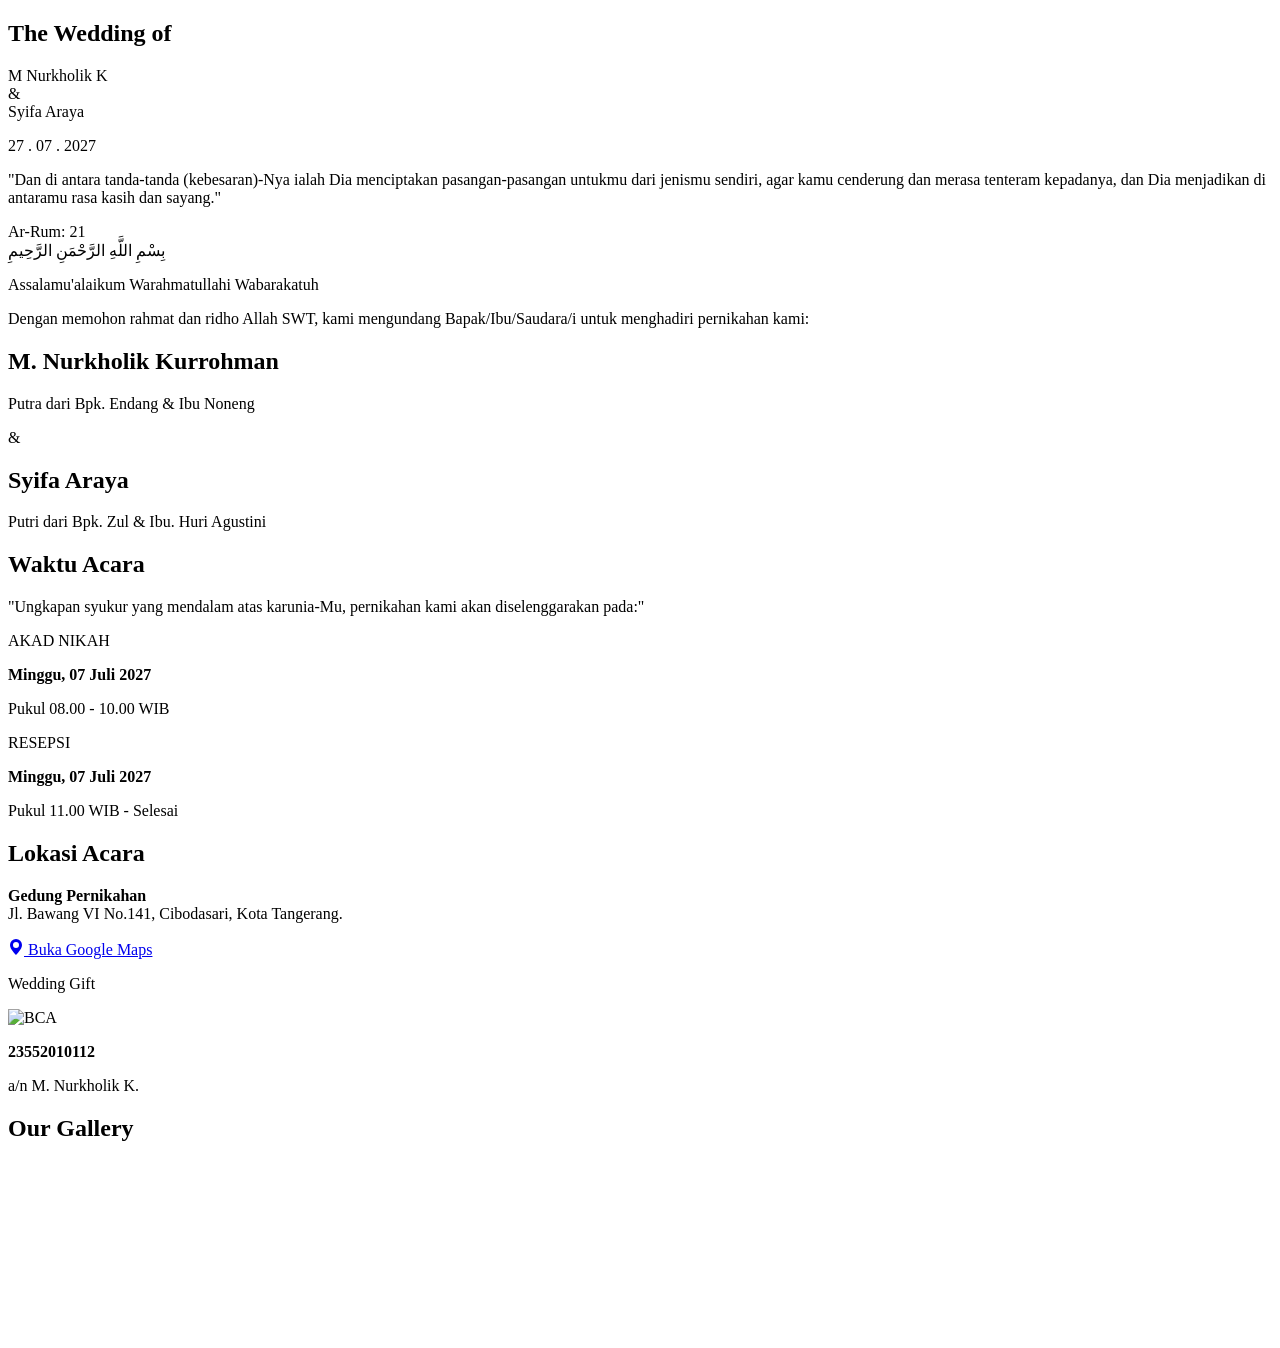
==== basic.html @ 7eb654c7 "Add files via upload" ====
<!DOCTYPE html>
<html lang="id">
<head>
    <meta charset="UTF-8">
    <meta name="viewport" content="width=device-width, initial-scale=1.0">
    <title>The Wedding of Kholik & Syifa</title>
    <link rel="stylesheet" href="css/basic.css">
    
    <link href="https://fonts.googleapis.com/css2?family=Montserrat:wght@300;400;600&family=Playfair+Display:ital,wght@0,700;1,400&display=swap" rel="stylesheet">
    <link href="https://unpkg.com/aos@2.3.1/dist/aos.css" rel="stylesheet">
</head>
<body>

    <audio id="bgMusic" loop>
        <source src="asetclient/musik.mp3" type="audio/mpeg">
    </audio>

    <div class="top-container">
        <section id="home" class="slideshow-section">
            <div class="hero-header">
                <h1 class="gold-title">The Wedding of</h1>
                <p class="couple-nickname">M Nurkholik K<br>& <br>Syifa Araya</p>
                <p class="wedding-date">27 . 07 . 2027</p>
            </div>

            <div class="hero-quotes" data-aos="fade-up" data-aos-delay="300">
                <p class="quote-text">
                    "Dan di antara tanda-tanda (kebesaran)-Nya ialah Dia menciptakan pasangan-pasangan untukmu dari jenismu sendiri, agar kamu cenderung dan merasa tenteram kepadanya, dan Dia menjadikan di antaramu rasa kasih dan sayang."
                </p>
                <span class="quote-source">Ar-Rum: 21</span>
            </div>
        </section>
    </div>   
    <div class="main-container">
        <section class="opening-text" data-aos="fade-up">
            <div class="bismillah">بِسْمِ اللَّهِ الرَّحْمَنِ الرَّحِيمِ</div>
            <p>Assalamu'alaikum Warahmatullahi Wabarakatuh</p>
            <p class="opening-statement">Dengan memohon rahmat dan ridho Allah SWT, kami mengundang Bapak/Ibu/Saudara/i untuk menghadiri pernikahan kami:</p>
        </section>

        <section id="profile" class="profile-section" data-aos="zoom-in">
            <h1 class="child-name-main">M. Nurkholik Kurrohman</h1>
            <p class="parents-info">Putra dari Bpk. Endang & Ibu Noneng</p>
            <p class="ampersand">&</p>
            <h1 class="child-name-main">Syifa Araya</h1>
            <p class="parents-info">Putri dari Bpk. Zul & Ibu. Huri Agustini</p>
        </section>

        <section id="event-info" class="event-section" data-aos="fade-up">
            <h2 class="gold-title">Waktu Acara</h2>
            <p class="event-intro">
                "Ungkapan syukur yang mendalam atas karunia-Mu, pernikahan kami akan diselenggarakan pada:"
            </p>

            <div class="event-block akad-block">
                <span class="event-badge">AKAD NIKAH</span>
                <p class="event-date"><strong>Minggu, 07 Juli 2027</strong></p>
                <p class="event-time">Pukul 08.00 - 10.00 WIB</p>
            </div>

            <div class="event-divider"></div>

            <div class="event-block">
                <span class="event-badge">RESEPSI</span>
                <p class="event-date"><strong>Minggu, 07 Juli 2027</strong></p>
                <p class="event-time">Pukul 11.00 WIB - Selesai</p>
            </div>
        </section>
        
        <section id="maps" class="maps-section" data-aos="fade-up">
            <h2 class="gold-title">Lokasi Acara</h2>
            <p class="address-text">
                <strong>Gedung Pernikahan</strong><br>
                Jl. Bawang VI No.141, Cibodasari, Kota Tangerang.
            </p>
    
            <a href="https://maps.app.goo.gl/oFBAp9rTf1qzH3tc8" target="_blank" class="maps-button">
                <svg xmlns="http://www.w3.org/2000/svg" width="16" height="16" fill="currentColor" class="bi bi-geo-alt-fill" viewBox="0 0 16 16">
                    <path d="M8 16s6-5.686 6-10A6 6 0 0 0 2 6c0 4.314 6 10 6 10m0-7a3 3 0 1 1 0-6 3 3 0 0 1 0 6"/>
                </svg>
                Buka Google Maps
            </a>
        </section>

        <section id="gift" class="gift-section" data-aos="zoom-in">
            <div class="gift-card">
                <p class="gift-title">Wedding Gift</p>
                <img src="https://upload.wikimedia.org/wikipedia/commons/5/5c/Bank_Central_Asia.svg" alt="BCA" class="bank-icon">
                <p class="account-number"><strong>23552010112</strong></p>
                <p class="account-name">a/n M. Nurkholik K.</p>
            </div>
        </section>

        <section id="gallery" class="gallery-grid-basic">
            <h2 class="gold-title">Our Gallery</h2>
            <img src="img/img2.jpg" alt="Foto 1" data-aos="fade-up">
            <img src="img/img3.jpg" alt="Foto 2" data-aos="fade-up">
            <img src="img/img4.jpg" alt="Foto 3" data-aos="fade-up">
            <img src="img/img5.jpg" alt="Foto 4" data-aos="fade-up">
            <img src="img/img6.jpg" alt="Foto 5" data-aos="fade-up">
        </section>

        <section class="closing-section" data-aos="fade-up">
            <p class="closing-text">Atas kehadiran dan doa restu Bapak/Ibu sekalian, kami ucapkan terima kasih.</p>
            <p class="closing-salam">Wassalamu'alaikum Warahmatullahi Wabarakatuh</p>
        </section>
    </div>   
    <script src="https://unpkg.com/aos@2.3.1/dist/aos.js"></script>
    <script>
        AOS.init({ duration: 1000 });
        window.addEventListener('click', () => {
            const music = document.getElementById('bgMusic');
            if (music.paused) { music.volume = 0.3; music.play(); }
        }, { once: true });
    </script>
</body>
</html>
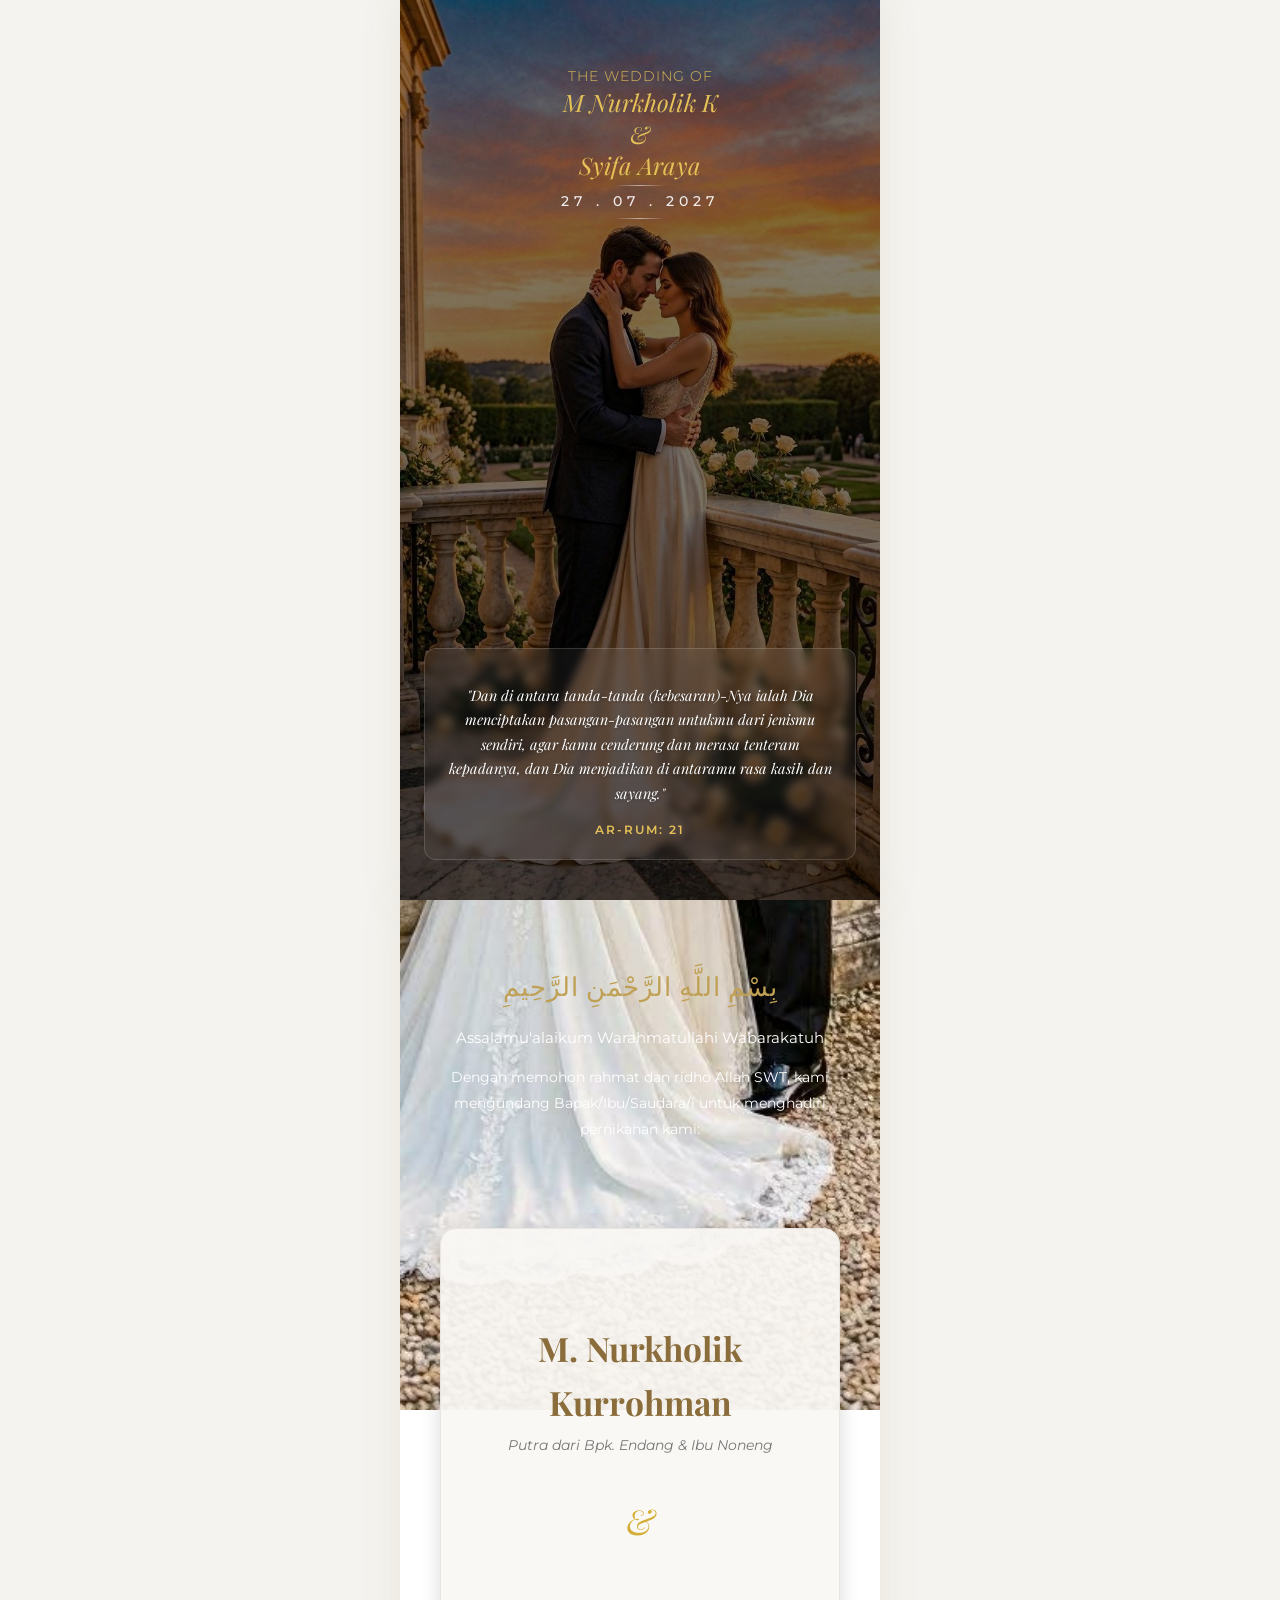
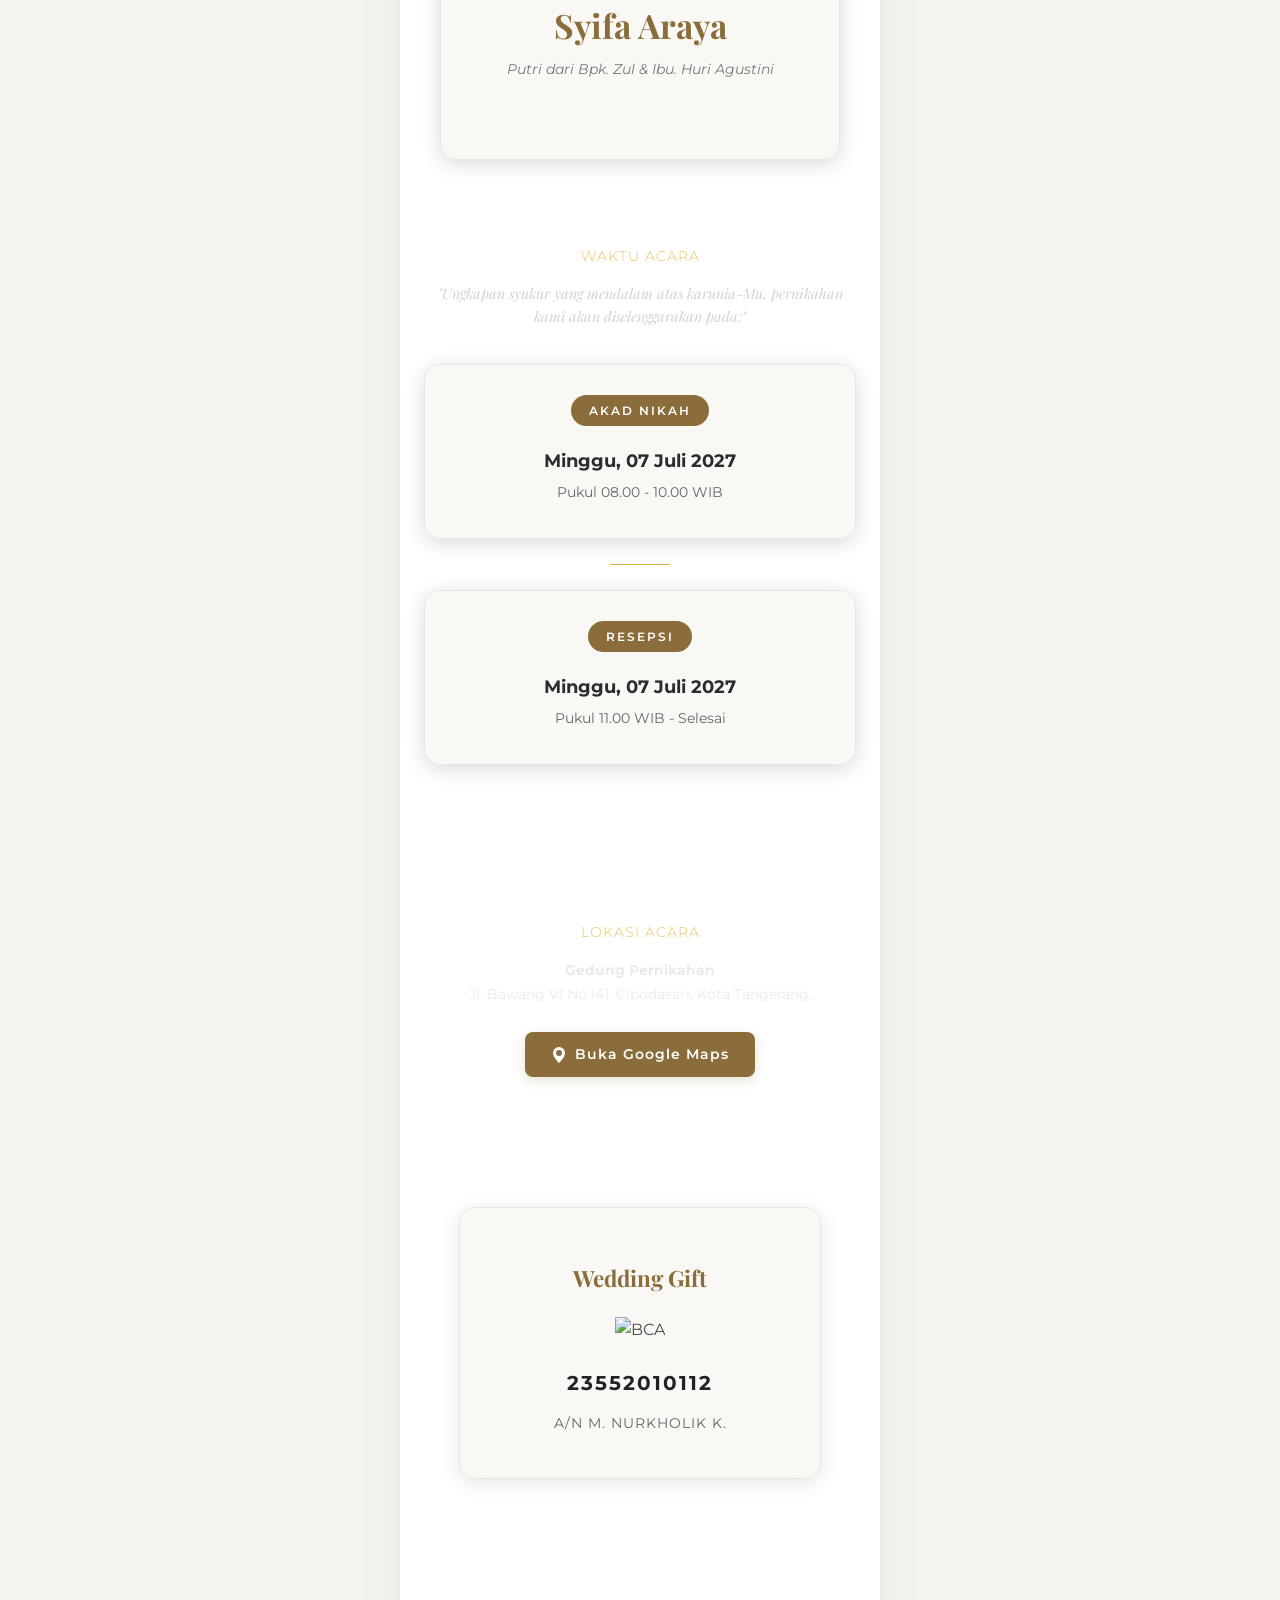
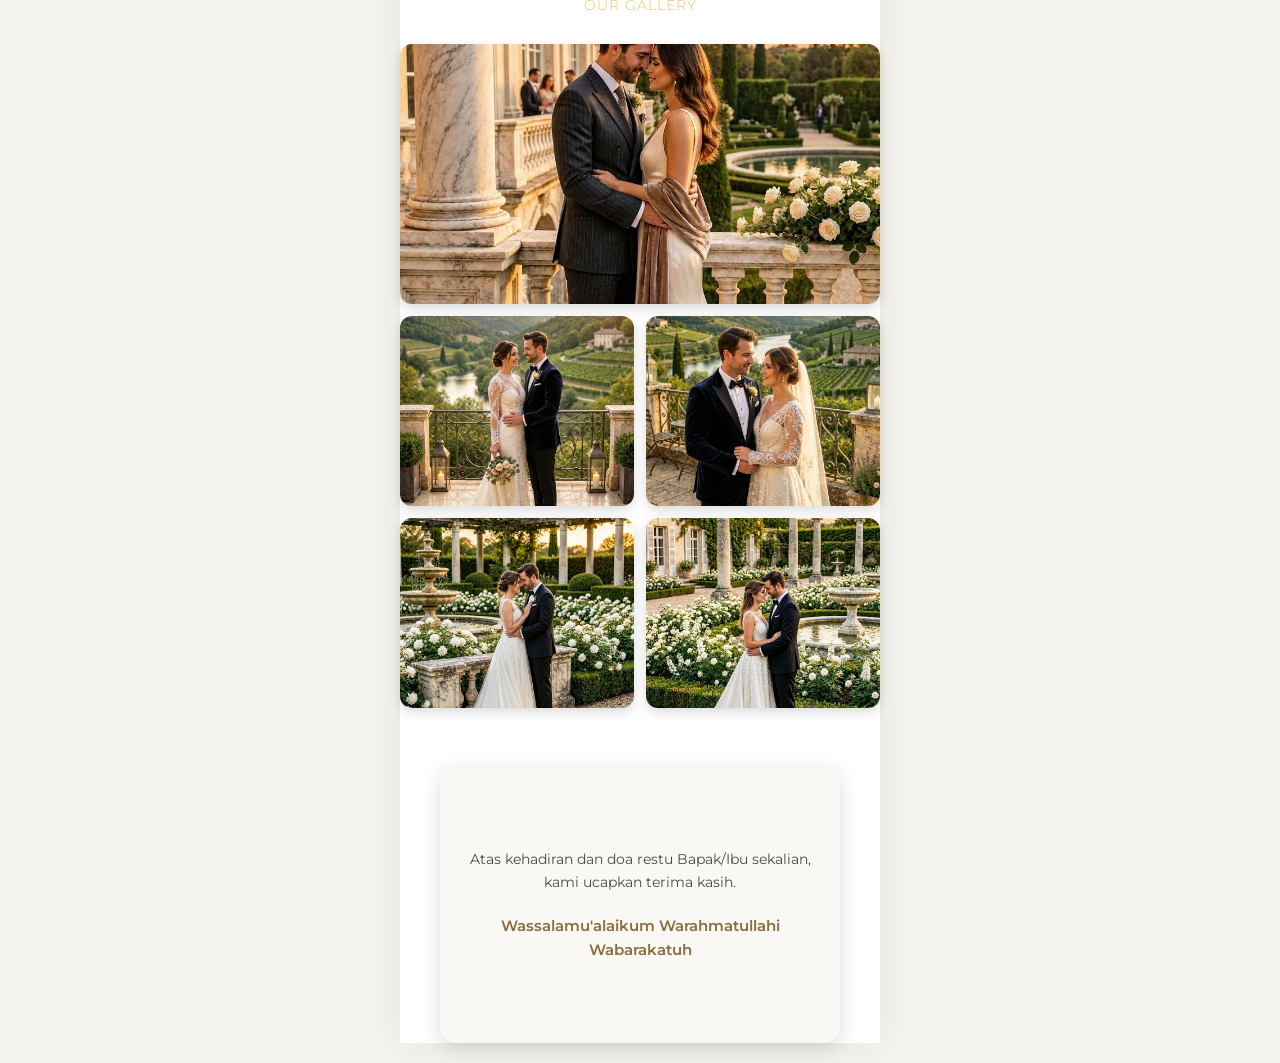
==== commit 13083329: "Update detik music ke 15 basic.html" ====
--- a/basic.html
+++ b/basic.html
@@ -12,7 +12,7 @@
 <body>
 
     <audio id="bgMusic" loop>
-        <source src="asetclient/musik.mp3" type="audio/mpeg">
+        <source src="music/Lagu.mp3" type="audio/mpeg">
     </audio>
 
     <div class="top-container">
@@ -110,8 +110,11 @@
         AOS.init({ duration: 1000 });
         window.addEventListener('click', () => {
             const music = document.getElementById('bgMusic');
-            if (music.paused) { music.volume = 0.3; music.play(); }
+            if (music.paused) { 
+                music.volume = 0.4;
+                music.currentTime = 15;
+                music.play(); }
         }, { once: true });
     </script>
 </body>
-</html>+</html>
--- a/css/basic.css
+++ b/css/basic.css
@@ -0,0 +1,406 @@
+/* ==========================================================================
+   1. RESET & RESPONSIVE TEMPLATE (MOBILE-FIRST LOCK)
+   ========================================================================== */
+html, body {
+    margin: 0;
+    padding: 0;
+    width: 100%;
+    background-color: #f4f3ef;
+    font-family: 'Montserrat', sans-serif;
+    color: #4a4a4a;
+    line-height: 1.6;
+    overflow-x: hidden;
+}
+
+.top-container,
+.main-container {
+    max-width: 480px;      
+    margin: 0 auto;        
+    width: 100%;           
+    background-color: #ffffff;
+    box-shadow: 0 0 40px rgba(138, 109, 59, 0.1); 
+    box-sizing: border-box;
+    position: relative;
+}
+
+.top-container {
+    min-height: 100vh;
+    background-image: linear-gradient(rgba(0, 0, 0, 0.45), rgba(0, 0, 0, 0.6)), url('../img/img1.jpg');
+    background-size: cover;
+    background-position: center;
+    background-repeat: no-repeat;
+}
+
+/* STRUKTUR AWAL: Tetap menggunakan fixed background langsung di main-container */
+.main-container {
+    min-height: 100vh;
+    background-image: linear-gradient(rgba(0, 0, 0, 0.55), rgba(0, 0, 0, 0.65)), url('../img/img5.jpg');
+    background-size: cover;
+    background-position: center;
+    background-repeat: no-repeat;
+    background-attachment: fixed; /* Membuat background diam saat di-scroll */
+}
+
+.slideshow-section {
+    display: flex;
+    flex-direction: column;
+    justify-content: space-between;
+    align-items: center;
+    min-height: 100vh;
+    padding: 40px 24px; /* Perbaikan: Mengubah dari '1x' menjadi '40px' agar jarak atas-bawah responsive */
+    box-sizing: border-box;
+    text-align: center;
+}
+
+.hero-header {
+    margin-top: 15px; /* Perbaikan: Memberi ruang bernapas sedikit dari batas atas */
+    display: flex;
+    flex-direction: column;
+    align-items: center;
+    animation: fadeInDown 1.4s cubic-bezier(0.16, 1, 0.3, 1);
+}
+
+/* Teks Elegan Pembuka Nama */
+.gold-title {
+    font-family: 'Montserrat', sans-serif;
+    font-weight: 300;
+    font-size: 0.85rem;
+    text-transform: uppercase;
+    letter-spacing: 1px;
+    color: #e5c158; 
+    margin-bottom: 0px;
+    opacity: 0.95;
+}
+
+/* Tipografi Nama Pengantin Utama */
+.couple-nickname {
+    font-family: 'Playfair Display', serif;
+    font-size: 1.5rem; 
+    font-weight: 400; 
+    font-style: italic;
+    line-height: 1.2; 
+    margin: 20px 0;
+    color: #e5c158;
+    text-align: center;
+    padding: 0 10px;  
+    box-sizing: border-box; 
+    display: contents;
+    width: 100%;
+}
+
+/* Tanggal dengan Aksen Garis Minimalis */
+.wedding-date {
+    font-family: 'Montserrat', sans-serif;
+    font-weight: 500;
+    font-size: 0.85rem;
+    letter-spacing: 5px;
+    color: #ffffff;
+    margin-top: 2px;
+    padding: 6px 0;
+    position: relative;
+    display: flex;
+    align-items: center;
+    justify-content: center;
+    opacity: 0.9;
+}
+
+.wedding-date::before,
+.wedding-date::after {
+    content: "";
+    position: absolute;
+    width: 50px;
+    height: 1px;
+    background: linear-gradient(to right, transparent, rgba(255, 255, 255, 0.6), transparent);
+}
+
+.wedding-date::before { top: 0; }
+.wedding-date::after { bottom: 0; }
+
+/* Wadah Teks Mutiara / Kutipan */
+.hero-quotes {
+    max-width: 100%;
+    padding: 20px;
+    border-radius: 12px;
+    border: 1px solid rgba(255, 255, 255, 0.15);
+    backdrop-filter: blur(4px);
+    -webkit-backdrop-filter: blur(4px);
+    background-color: rgba(255, 255, 255, 0.05);
+}
+
+.quote-text {
+    font-family: 'Playfair Display', serif;
+    font-style: italic;
+    font-size: 0.9rem;
+    color: #ffffff;
+    line-height: 1.7;
+    text-shadow: 1px 1px 3px rgba(0, 0, 0, 0.3);
+}
+
+.quote-source {
+    display: block;
+    font-size: 0.75rem;
+    font-weight: 600;
+    text-transform: uppercase;
+    color: #e5c158;
+    margin-top: 10px;
+    letter-spacing: 2px;
+}
+
+/* ==========================================================================
+   3. KONTEN UTAMA (MAIN CONTAINER CONTENT)
+   ========================================================================== */
+.main-container section {
+    padding: 65px 24px;
+    text-align: center;
+    box-sizing: border-box;
+}
+
+/* --- Teks Keagamaan Pembuka --- */
+.opening-text .bismillah {
+    font-family: 'Playfair Display', serif;
+    font-size: 1.6rem;
+    color: #bfa054; 
+    margin-bottom: 20px;
+    letter-spacing: 1px;
+}
+
+.opening-text p {
+    font-size: 0.95rem;
+    font-weight: 400;
+    color: #ffffff;
+    margin: 10px 0;
+}
+
+.opening-text .opening-statement {
+    font-size: 0.9rem;
+    line-height: 1.8;
+    margin-top: 15px;
+}
+
+/* --- Biodata / Profil Pengantin --- */
+.profile-section {
+    background-color: rgba(250, 248, 245, 0.93); 
+    width: 100%; 
+    max-width: 400px;           
+    margin: 10px auto;          
+    padding: 40px 20px;         
+    border-radius: 16px;        
+    border: 1px solid #eae6df;  
+    
+    display: flex;
+    flex-direction: column;
+    justify-content: center;
+    align-items: center;
+    box-sizing: border-box;
+    box-shadow: 0 4px 20px rgba(0, 0, 0, 0.15); 
+}
+
+.child-name-main {
+    font-family: 'Playfair Display', serif;
+    font-size: 2.1rem;
+    font-weight: 700;
+    color: #8a6d3b;
+    margin-bottom: 6px;
+}
+
+.parents-info {
+    font-size: 0.85rem;
+    color: #777777;
+    font-style: italic;
+    margin-top: 0;
+}
+
+.ampersand {
+    font-family: 'Playfair Display', serif;
+    font-size: 2.2rem;
+    font-style: italic;
+    color: #d4af37;
+    margin: 22px 0;
+}
+
+/* --- Detail Waktu & Agenda --- */
+.event-section .event-intro {
+    font-family: 'Playfair Display', serif;
+    font-style: italic;
+    font-size: 0.9rem;
+    color: #d1d1d1;
+    margin-bottom: 35px;
+}
+
+.event-block {
+    background: rgba(250, 248, 245, 0.95);
+    border: 1px solid #eae6df;
+    padding: 30px 20px;
+    border-radius: 16px;
+    margin: 15px auto;
+    max-width: 400px;
+    box-shadow: 0 4px 20px rgba(0, 0, 0, 0.15);
+}
+
+.event-badge {
+    display: inline-block;
+    font-size: 0.75rem;
+    font-weight: 600;
+    letter-spacing: 2px;
+    background-color: #8a6d3b;
+    color: #ffffff;
+    padding: 6px 18px;
+    border-radius: 50px;
+    margin-bottom: 15px;
+}
+
+.event-date {
+    font-size: 1.1rem;
+    color: #2c2c2c;
+    margin: 6px 0;
+}
+
+.event-time {
+    font-size: 0.9rem;
+    color: #666666;
+    margin: 4px 0;
+}
+
+.event-divider {
+    height: 1px;
+    width: 60px;
+    background-color: #d4af37;
+    margin: 25px auto;
+}
+
+/* --- Integrasi Peta Lokasi --- */
+.maps-section .address-text {
+    font-size: 0.9rem;
+    color: #ece9e9;
+    margin-bottom: 25px;
+    line-height: 1.7;
+}
+
+.maps-button {
+    display: inline-flex;
+    align-items: center;
+    justify-content: center;
+    gap: 8px;
+    background-color: #8a6d3b;
+    color: #ffffff;
+    text-decoration: none;
+    font-size: 0.85rem;
+    font-weight: 600;
+    letter-spacing: 1px;
+    padding: 12px 26px;
+    border-radius: 8px;
+    transition: all 0.3s ease;
+    box-shadow: 0 4px 12px rgba(138, 109, 59, 0.2);
+}
+
+.maps-button:hover {
+    background-color: #70582f;
+    transform: translateY(-2px);
+    box-shadow: 0 6px 15px rgba(138, 109, 59, 0.3);
+}
+
+/* --- Dompet Digital / Angpao --- */
+.gift-card {
+    background-color: rgba(250, 248, 245, 0.95);
+    border: 1px solid #eae6df;
+    border-radius: 16px;
+    padding: 30px 20px;
+    max-width: 320px;
+    margin: 0 auto;
+    box-shadow: 0 4px 20px rgba(0, 0, 0, 0.1);
+}
+
+.gift-title {
+    font-family: 'Playfair Display', serif;
+    font-size: 1.4rem;
+    font-weight: 700;
+    color: #8a6d3b;
+    margin-bottom: 20px;
+}
+
+.bank-icon {
+    height: 28px;
+    margin: 0 auto 15px auto;
+}
+
+.account-number {
+    font-size: 1.25rem;
+    letter-spacing: 2px;
+    color: #222222;
+    margin: 10px 0 4px 0;
+}
+
+.account-name {
+    font-size: 0.85rem;
+    color: #666666;
+    text-transform: uppercase;
+    letter-spacing: 1px;
+}
+
+/* --- Galeri Album Foto --- */
+.gallery-grid-basic {
+    display: grid; /* Perbaikan: Diubah dari 'list-item' ke 'grid' agar gambar tersusun rapi berdampingan */
+    grid-template-columns: repeat(2, 1fr);
+    gap: 12px;
+    padding: 40px 0 !important;
+    max-width: 100%;
+}
+
+.gallery-grid-basic .gold-title {
+    grid-column: span 2;
+    margin-bottom: 15px;
+}
+
+.gallery-grid-basic img {
+    width: 100%;
+    height: 190px;
+    object-fit: cover;
+    border-radius: 12px;
+    box-shadow: 0 4px 12px rgba(0, 0, 0, 0.15);
+}
+
+.gallery-grid-basic img:nth-child(2) {
+    grid-column: span 2;
+    height: 260px;
+}
+
+/* --- Teks Penutup Halaman --- */
+.closing-section {
+    background-color: rgba(250, 248, 245, 0.95); 
+    padding: 40px 20px; /* Perbaikan: Mengubah padding dari '50%' menjadi nilai proporsional agar konten tidak terjepit keluar layar */
+    max-width: 400px;
+    margin: 20px auto;
+    border-radius: 16px;
+    box-shadow: 0 4px 20px rgba(0, 0, 0, 0.15);
+}
+
+.closing-text {
+    font-size: 0.9rem;
+    color: #4a4a4a; 
+    margin-bottom: 20px;
+}
+
+.closing-salam {
+    font-size: 0.95rem;
+    font-weight: 600;
+    color: #8a6d3b;
+}
+
+@keyframes fadeInDown {
+    from {
+        opacity: 0;
+        transform: translateY(-20px);
+    }
+    to {
+        opacity: 1;
+        transform: translateY(0);
+    }
+}
+
+/* Optimalisasi layout untuk ponsel cerdas berlayar sangat kecil */
+@media (max-width: 375px) {
+    .couple-nickname { font-size: 0.75rem; }
+    .child-name-main { font-size: 1.7rem; }
+    .gallery-grid-basic img { height: 140px; }
+    .gallery-grid-basic img:nth-child(2) { height: 190px; }
+}
